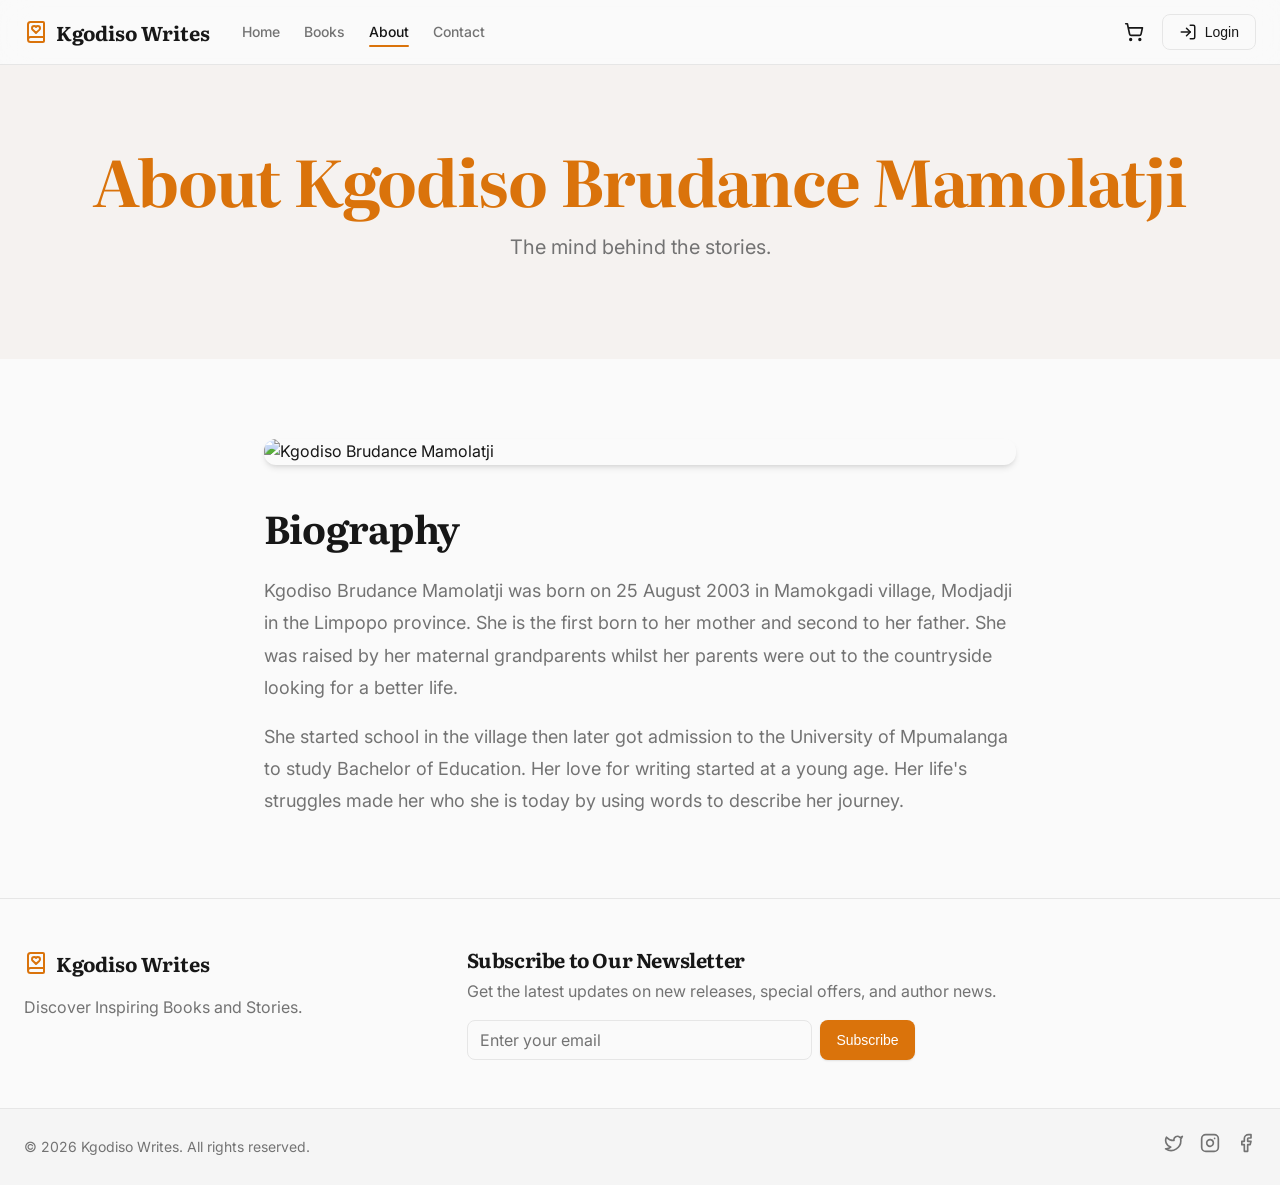
==== about.html @ bbb45c0f "Add files via upload" ====
<!DOCTYPE html>
<html lang="en">
<head>
  <meta charset="UTF-8">
  <meta name="viewport" content="width=device-width, initial-scale=1.0">
  <title>About - Kgodiso Writes</title>
  <meta name="description" content="About Kgodiso Brudance Mamolatji. The mind behind the stories.">
  <link rel="preconnect" href="https://fonts.googleapis.com">
  <link rel="preconnect" href="https://fonts.gstatic.com" crossorigin>
  <link href="https://fonts.googleapis.com/css2?family=Inter:wght@400;500;600&family=Literata:ital,opsz,wght@0,7..72,200..900;1,7..72,200..900&display=swap" rel="stylesheet">
  <link rel="stylesheet" href="index.css">
</head>
<body>
  <div class="app-layout">
    <header class="header">
      <div class="container header-container">
        <!-- Logo -->
        <a href="index.html" class="logo-link">
          <svg xmlns="http://www.w3.org/2000/svg" width="24" height="24" viewBox="0 0 24 24" fill="none" stroke="currentColor" stroke-width="2" stroke-linecap="round" stroke-linejoin="round" class="logo-icon">
            <path d="M16 8.2A2.22 2.22 0 0 0 13.8 6c-.8 0-1.4.3-1.8.9-.4-.6-1-.9-1.8-.9A2.22 2.22 0 0 0 8 8.2c0 .6.3 1.2.7 1.6A226.652 226.652 0 0 0 12 13a404 404 0 0 0 3.3-3.1 2.413 2.413 0 0 0 .7-1.7"></path>
            <path d="M4 19.5v-15A2.5 2.5 0 0 1 6.5 2H19a1 1 0 0 1 1 1v18a1 1 0 0 1-1 1H6.5a1 1 0 0 1 0-5H20"></path>
          </svg>
          <span class="logo-text">Kgodiso Writes</span>
        </a>

        <!-- Desktop Nav -->
        <nav class="desktop-nav">
          <a href="index.html" class="nav-link">Home</a>
          <a href="books.html" class="nav-link">Books</a>
          <a href="about.html" class="nav-link active">About</a>
          <a href="contact.html" class="nav-link">Contact</a>
        </nav>

        <!-- Right Side Nav -->
        <div class="nav-actions">
          <button class="mobile-menu-btn" aria-label="Toggle Menu">
            <svg xmlns="http://www.w3.org/2000/svg" width="24" height="24" viewBox="0 0 24 24" fill="none" stroke="currentColor" stroke-width="2" stroke-linecap="round" stroke-linejoin="round">
              <line x1="4" x2="20" y1="12" y2="12"></line>
              <line x1="4" x2="20" y1="6" y2="6"></line>
              <line x1="4" x2="20" y1="18" y2="18"></line>
            </svg>
          </button>
          <div class="action-buttons">
            <a href="#" class="icon-btn cart-btn" aria-label="Shopping Cart">
              <svg xmlns="http://www.w3.org/2000/svg" width="20" height="20" viewBox="0 0 24 24" fill="none" stroke="currentColor" stroke-width="2" stroke-linecap="round" stroke-linejoin="round">
                <circle cx="8" cy="21" r="1"></circle>
                <circle cx="19" cy="21" r="1"></circle>
                <path d="M2.05 2.05h2l2.66 12.42a2 2 0 0 0 2 1.58h9.78a2 2 0 0 0 1.95-1.57l1.65-7.43H5.12"></path>
              </svg>
              <span class="cart-badge">0</span>
            </a>
            <button class="btn btn-outline login-btn">
              <svg xmlns="http://www.w3.org/2000/svg" width="18" height="18" viewBox="0 0 24 24" fill="none" stroke="currentColor" stroke-width="2" stroke-linecap="round" stroke-linejoin="round">
                <path d="M15 3h4a2 2 0 0 1 2 2v14a2 2 0 0 1-2 2h-4"></path>
                <polyline points="10 17 15 12 10 7"></polyline>
                <line x1="15" x2="3" y1="12" y2="12"></line>
              </svg>
              <span>Login</span>
            </button>
          </div>
        </div>
      </div>
    </header>

    <main class="main-content">
      <section class="page-header" style="padding: 5rem 0; background: var(--accent); text-align: center;">
        <div class="container reveal-up">
          <h1 class="hero-title">About Kgodiso Brudance Mamolatji</h1>
          <p class="hero-subtitle" style="margin: 1rem auto;">The mind behind the stories.</p>
        </div>
      </section>

      <section class="page-content" style="padding: 5rem 0;">
        <div class="container" style="max-width: 800px;">
          <div class="reveal-up" style="display: flex; flex-direction: column; gap: 2.5rem;">
            <img src="https://i.imgur.com/1WnVZX0.jpeg" alt="Kgodiso Brudance Mamolatji" style="width: 100%; max-height: 500px; object-fit: cover; border-radius: var(--radius); box-shadow: var(--shadow-md);">
            <div>
              <h2 class="section-title" style="margin-bottom: 1.5rem; text-align: left;">Biography</h2>
              <p style="color: var(--muted-foreground); font-size: 1.125rem; line-height: 1.8;">
                Kgodiso Brudance Mamolatji was born on 25 August 2003 in Mamokgadi village, Modjadji in the Limpopo province. She is the first born to her mother and second to her father. She was raised by her maternal grandparents whilst her parents were out to the countryside looking for a better life. 
              </p>
              <p style="color: var(--muted-foreground); font-size: 1.125rem; line-height: 1.8; margin-top: 1rem;">
                She started school in the village then later got admission to the University of Mpumalanga to study Bachelor of Education. Her love for writing started at a young age. Her life's struggles made her who she is today by using words to describe her journey.
              </p>
            </div>
          </div>
        </div>
      </section>
    </main>

    <footer class="footer">
      <div class="container">
        <div class="footer-grid">
          <div class="footer-brand">
            <a href="index.html" class="logo-link">
              <svg xmlns="http://www.w3.org/2000/svg" width="24" height="24" viewBox="0 0 24 24" fill="none" stroke="currentColor" stroke-width="2" stroke-linecap="round" stroke-linejoin="round" class="logo-icon">
                <path d="M16 8.2A2.22 2.22 0 0 0 13.8 6c-.8 0-1.4.3-1.8.9-.4-.6-1-.9-1.8-.9A2.22 2.22 0 0 0 8 8.2c0 .6.3 1.2.7 1.6A226.652 226.652 0 0 0 12 13a404 404 0 0 0 3.3-3.1 2.413 2.413 0 0 0 .7-1.7"></path>
                <path d="M4 19.5v-15A2.5 2.5 0 0 1 6.5 2H19a1 1 0 0 1 1 1v18a1 1 0 0 1-1 1H6.5a1 1 0 0 1 0-5H20"></path>
              </svg>
              <span class="logo-text">Kgodiso Writes</span>
            </a>
            <p class="footer-desc">Discover Inspiring Books and Stories.</p>
          </div>
          
          <div class="footer-newsletter">
            <h3 class="newsletter-title">Subscribe to Our Newsletter</h3>
            <p class="newsletter-desc">Get the latest updates on new releases, special offers, and author news.</p>
            <form class="newsletter-form" id="newsletterForm">
              <input type="email" placeholder="Enter your email" required class="input-field" aria-label="Email Address">
              <button type="submit" class="btn btn-primary">Subscribe</button>
            </form>
          </div>
        </div>
      </div>
      
      <div class="footer-bottom">
        <div class="container footer-bottom-container">
          <p class="copyright">&copy; 2026 Kgodiso Writes. All rights reserved.</p>
          <div class="social-links">
            <a href="https://twitter.com" target="_blank" aria-label="Twitter">
              <svg xmlns="http://www.w3.org/2000/svg" width="20" height="20" viewBox="0 0 24 24" fill="none" stroke="currentColor" stroke-width="2" stroke-linecap="round" stroke-linejoin="round"><path d="M22 4s-.7 2.1-2 3.4c1.6 10-9.4 17.3-18 11.6 2.2.1 4.4-.6 6-2C3 15.5.5 9.6 3 5c2.2 2.6 5.6 4.1 9 4-.9-4.2 4-6.6 7-3.8 1.1 0 3-1.2 3-1.2z"></path></svg>
            </a>
            <a href="https://instagram.com" target="_blank" aria-label="Instagram">
              <svg xmlns="http://www.w3.org/2000/svg" width="20" height="20" viewBox="0 0 24 24" fill="none" stroke="currentColor" stroke-width="2" stroke-linecap="round" stroke-linejoin="round"><rect width="20" height="20" x="2" y="2" rx="5" ry="5"></rect><path d="M16 11.37A4 4 0 1 1 12.63 8 4 4 0 0 1 16 11.37z"></path><line x1="17.5" x2="17.51" y1="6.5" y2="6.5"></line></svg>
            </a>
            <a href="https://facebook.com" target="_blank" aria-label="Facebook">
              <svg xmlns="http://www.w3.org/2000/svg" width="20" height="20" viewBox="0 0 24 24" fill="none" stroke="currentColor" stroke-width="2" stroke-linecap="round" stroke-linejoin="round"><path d="M18 2h-3a5 5 0 0 0-5 5v3H7v4h3v8h4v-8h3l1-4h-4V7a1 1 0 0 1 1-1h3z"></path></svg>
            </a>
          </div>
        </div>
      </div>
    </footer>
  </div>
  <script src="script.js"></script>
</body>
</html>
---- index.css ----
/* CSS Reset and Variables */
:root {
  /* Elegant Color Palette */
  --hue: 30;
  --primary: hsl(var(--hue), 90%, 45%);        /* Deep rich orange/gold */
  --primary-hover: hsl(var(--hue), 90%, 35%);
  --primary-foreground: #ffffff;
  
  --background: hsl(0, 0%, 98%);
  --foreground: hsl(0, 0%, 9%);
  
  --card: #ffffff;
  --card-foreground: hsl(0, 0%, 9%);
  
  --muted: hsl(0, 0%, 96%);
  --muted-foreground: hsl(0, 0%, 45%);
  
  --accent: hsl(var(--hue), 20%, 95%);
  --accent-foreground: hsl(var(--hue), 90%, 25%);
  
  --border: hsl(0, 0%, 90%);
  --ring: hsla(var(--hue), 90%, 45%, 0.3);

  --radius: 12px;
  
  --font-body: 'Inter', system-ui, -apple-system, sans-serif;
  --font-headline: 'Literata', serif;
  
  /* Layout */
  --header-height: 4rem;
  --container-max: 1280px;
  
  /* Shadow & Glow */
  --shadow-sm: 0 1px 2px 0 rgb(0 0 0 / 0.05);
  --shadow-md: 0 4px 6px -1px rgb(0 0 0 / 0.1), 0 2px 4px -2px rgb(0 0 0 / 0.1);
  --shadow-lg: 0 10px 15px -3px rgb(0 0 0 / 0.1), 0 4px 6px -4px rgb(0 0 0 / 0.1);
  --glow: 0 0 20px hsla(var(--hue), 90%, 45%, 0.4);
}

@media (prefers-color-scheme: dark) {
  :root {
    --background: hsl(0, 0%, 4%);
    --foreground: hsl(0, 0%, 98%);
    
    --card: hsl(0, 0%, 6%);
    --card-foreground: hsl(0, 0%, 98%);
    
    --muted: hsl(0, 0%, 12%);
    --muted-foreground: hsl(0, 0%, 65%);
    
    --accent: hsl(var(--hue), 30%, 15%);
    --accent-foreground: hsl(var(--hue), 90%, 65%);
    
    --border: hsl(0, 0%, 15%);
    
    --shadow-sm: 0 1px 2px 0 rgb(0 0 0 / 0.3);
    --shadow-md: 0 4px 6px -1px rgb(0 0 0 / 0.5), 0 2px 4px -2px rgb(0 0 0 / 0.5);
    --shadow-lg: 0 10px 15px -3px rgb(0 0 0 / 0.5), 0 4px 6px -4px rgb(0 0 0 / 0.5);
  }
}

*, *::before, *::after {
  box-sizing: border-box;
  margin: 0;
  padding: 0;
}

body {
  font-family: var(--font-body);
  background-color: var(--background);
  color: var(--foreground);
  line-height: 1.6;
  -webkit-font-smoothing: antialiased;
  min-height: 100vh;
  display: flex;
  flex-direction: column;
}

h1, h2, h3, h4, .font-headline {
  font-family: var(--font-headline);
  font-weight: 700;
  line-height: 1.2;
  letter-spacing: -0.02em;
}

a {
  text-decoration: none;
  color: inherit;
  transition: all 0.2s ease;
}

img {
  max-width: 100%;
  display: block;
}

/* Layout Utilities */
.app-layout {
  display: flex;
  flex-direction: column;
  min-height: 100vh;
}

.main-content {
  flex: 1;
}

.container {
  width: 100%;
  max-width: var(--container-max);
  margin: 0 auto;
  padding: 0 1.5rem;
}

/* Base Buttons */
.btn {
  display: inline-flex;
  align-items: center;
  justify-content: center;
  gap: 0.5rem;
  padding: 0.5rem 1rem;
  font-size: 0.875rem;
  font-weight: 500;
  border-radius: calc(var(--radius) - 4px);
  border: none;
  cursor: pointer;
  transition: all 0.3s cubic-bezier(0.4, 0, 0.2, 1);
  white-space: nowrap;
}

.btn:focus-visible {
  outline: 2px solid var(--ring);
  outline-offset: 2px;
}

.btn-primary {
  background-color: var(--primary);
  color: var(--primary-foreground);
  box-shadow: 0 1px 2px rgb(0 0 0 / 0.1);
}

.btn-primary:hover {
  background-color: var(--primary-hover);
  box-shadow: var(--glow);
  transform: translateY(-1px);
}

.btn-outline {
  background-color: transparent;
  border: 1px solid var(--border);
  color: var(--foreground);
}

.btn-outline:hover {
  background-color: var(--accent);
  color: var(--accent-foreground);
  border-color: var(--accent);
}

.btn-ghost {
  background-color: transparent;
  color: var(--foreground);
}

.btn-ghost:hover {
  background-color: var(--accent);
  color: var(--accent-foreground);
}

.icon-btn {
  display: inline-flex;
  align-items: center;
  justify-content: center;
  width: 2.5rem;
  height: 2.5rem;
  border-radius: calc(var(--radius) - 4px);
  color: var(--foreground);
  transition: all 0.2s;
}

.icon-btn:hover {
  background-color: var(--accent);
  color: var(--accent-foreground);
}

.btn-icon, .link-icon {
  transition: transform 0.2s;
}

.btn:hover .btn-icon, .btn-link:hover .link-icon {
  transform: translateX(4px);
}

.btn-link {
  display: inline-flex;
  align-items: center;
  gap: 0.5rem;
  font-weight: 500;
  color: var(--primary);
  text-underline-offset: 4px;
}
.btn-link:hover {
  text-decoration: underline;
}

/* Header & Nav */
.header {
  position: sticky;
  top: 0;
  z-index: 50;
  width: 100%;
  border-bottom: 1px solid var(--border);
  background-color: hsla(var(--hue), 0%, 98%, 0.7);
  backdrop-filter: blur(16px);
  -webkit-backdrop-filter: blur(16px);
}

@media (prefers-color-scheme: dark) {
  .header {
    background-color: hsla(0, 0%, 4%, 0.7);
  }
}

.header-container {
  display: flex;
  height: var(--header-height);
  align-items: center;
  justify-content: space-between;
}

.logo-link {
  display: flex;
  align-items: center;
  gap: 0.5rem;
}

.logo-icon {
  color: var(--primary);
}

.logo-text {
  font-family: var(--font-headline);
  font-weight: 700;
  font-size: 1.25rem;
  display: none;
}

@media (min-width: 640px) {
  .logo-text { display: block; }
}

.desktop-nav {
  display: none;
  align-items: center;
  gap: 1.5rem;
  margin-left: 2rem;
  margin-right: auto;
}

@media (min-width: 768px) {
  .desktop-nav { display: flex; }
}

.nav-link {
  font-size: 0.875rem;
  font-weight: 500;
  color: var(--muted-foreground);
  position: relative;
}

.nav-link:hover {
  color: var(--foreground);
}

.nav-link.active {
  color: var(--foreground);
}

.nav-link.active::after {
  content: '';
  position: absolute;
  bottom: -4px;
  left: 0;
  width: 100%;
  height: 2px;
  background-color: var(--primary);
  border-radius: 2px;
}

.nav-actions {
  display: flex;
  align-items: center;
  gap: 0.5rem;
}

.mobile-menu-btn {
  display: flex;
  align-items: center;
  justify-content: center;
  background: transparent;
  border: none;
  color: var(--foreground);
  width: 2.5rem;
  height: 2.5rem;
  border-radius: calc(var(--radius) - 4px);
  cursor: pointer;
}

@media (min-width: 768px) {
  .mobile-menu-btn { display: none; }
}

.action-buttons {
  display: flex;
  align-items: center;
  gap: 0.5rem;
}

.cart-btn {
  position: relative;
}

.cart-badge {
  position: absolute;
  top: 0;
  right: 0;
  background: var(--primary);
  color: var(--primary-foreground);
  font-size: 0.65rem;
  font-weight: 600;
  width: 16px;
  height: 16px;
  border-radius: 50%;
  display: flex;
  align-items: center;
  justify-content: center;
}

/* Sections */
.hero-section {
  position: relative;
  overflow: hidden;
  padding: 5rem 0;
  background: linear-gradient(135deg, var(--accent) 0%, var(--background) 100%);
}

@media (min-width: 768px) {
  .hero-section { padding: 8rem 0; }
}

.hero-bg-gradient {
  position: absolute;
  top: -20%;
  left: -10%;
  width: 50%;
  height: 80%;
  background: radial-gradient(circle, hsla(var(--hue), 90%, 50%, 0.08) 0%, transparent 70%);
  pointer-events: none;
  z-index: 0;
}

.hero-container {
  position: relative;
  z-index: 1;
  display: grid;
  grid-template-columns: 1fr;
  gap: 3rem;
  align-items: center;
}

@media (min-width: 768px) {
  .hero-container {
    grid-template-columns: 1fr 1fr;
    gap: 4rem;
  }
}

.hero-content {
  display: flex;
  flex-direction: column;
  align-items: flex-start;
  gap: 1.5rem;
}

.hero-title {
  color: var(--primary);
  font-size: clamp(2.5rem, 5vw, 4.5rem);
  line-height: 1.1;
  text-wrap: balance;
}

.hero-subtitle {
  font-size: clamp(1.125rem, 2vw, 1.25rem);
  color: var(--muted-foreground);
  max-width: 36rem;
}

.hero-btn {
  padding: 0.75rem 2rem;
  font-size: 1rem;
}

.hero-visual {
  display: flex;
  justify-content: center;
  align-items: center;
  position: relative;
}

.glass-orb {
  position: absolute;
  width: 240px;
  height: 240px;
  background: linear-gradient(135deg, hsla(var(--hue), 90%, 50%, 0.2), hsla(var(--hue), 90%, 50%, 0.05));
  border-radius: 50%;
  filter: blur(20px);
  z-index: 0;
  animation: float 6s ease-in-out infinite alternate;
}

.hero-icon {
  width: 12rem;
  height: 12rem;
  color: var(--primary);
  opacity: 0.15;
  z-index: 1;
}

@media (min-width: 768px) {
  .hero-icon {
    width: 16rem;
    height: 16rem;
  }
  .glass-orb { width: 320px; height: 320px; }
}

/* Animations */
@keyframes float {
  0% { transform: translateY(0px) scale(1); }
  100% { transform: translateY(-20px) scale(1.05); }
}

.reveal-up {
  opacity: 0;
  transform: translateY(30px);
  transition: all 0.8s cubic-bezier(0.5, 0, 0, 1);
}

.reveal-right {
  opacity: 0;
  transform: translateX(-30px);
  transition: all 0.8s cubic-bezier(0.5, 0, 0, 1);
}

.reveal-up.active, .reveal-right.active {
  opacity: 1;
  transform: translateY(0) translateX(0);
}

/* Featured Books Section */
.featured-section {
  padding: 4rem 0;
}

@media (min-width: 768px) {
  .featured-section { padding: 6rem 0; }
}

.section-header {
  text-align: center;
  margin-bottom: 3rem;
  display: flex;
  flex-direction: column;
  align-items: center;
}

.section-title {
  font-size: clamp(2rem, 3vw, 3rem);
  margin-bottom: 1rem;
}

.section-subtitle {
  color: var(--muted-foreground);
  font-size: 1.125rem;
  max-width: 42rem;
}

.books-grid {
  display: grid;
  grid-template-columns: 1fr;
  gap: 1.5rem;
}

@media (min-width: 640px) {
  .books-grid { grid-template-columns: repeat(2, 1fr); }
}

@media (min-width: 1024px) {
  .books-grid { grid-template-columns: repeat(3, 1fr); gap: 2rem; }
}

@media (min-width: 1280px) {
  /* Only 3 books in original design, so 3 columns max is good, or 4 if there are 4 */
  .books-grid { grid-template-columns: repeat(3, 1fr); }
}

.book-card {
  background-color: var(--card);
  border: 1px solid var(--border);
  border-radius: var(--radius);
  overflow: hidden;
  display: flex;
  flex-direction: column;
  transition: all 0.3s ease;
  box-shadow: var(--shadow-sm);
}

.book-card:hover {
  transform: translateY(-8px);
  box-shadow: var(--shadow-lg);
  border-color: var(--primary);
}

.book-cover-container {
  position: relative;
  width: 100%;
  height: 280px;
  overflow: hidden;
  background: var(--muted);
}

.book-cover {
  width: 100%;
  height: 100%;
  object-fit: contain;
  transition: transform 0.5s ease;
}

.book-card:hover .book-cover {
  transform: scale(1.05);
}

.book-overlay {
  position: absolute;
  inset: 0;
  background: linear-gradient(to top, rgba(0,0,0,0.5) 0%, transparent 40%);
  opacity: 0;
  transition: opacity 0.3s;
}
.book-card:hover .book-overlay {
  opacity: 1;
}

.book-badge {
  position: absolute;
  top: 1rem;
  right: 1rem;
  background: var(--background);
  color: var(--primary);
  font-size: 0.75rem;
  font-weight: 600;
  padding: 0.25rem 0.75rem;
  border-radius: 999px;
  box-shadow: var(--shadow-sm);
  z-index: 10;
}

.book-info {
  padding: 1.5rem;
  flex: 1;
  display: flex;
  flex-direction: column;
  gap: 0.75rem;
}

.book-title {
  font-size: 1.25rem;
}

.book-desc {
  color: var(--muted-foreground);
  font-size: 0.875rem;
  display: -webkit-box;
  -webkit-line-clamp: 3;
  line-clamp: 3;
  -webkit-box-orient: vertical;
  overflow: hidden;
  text-overflow: ellipsis;
  flex: 1;
}

.book-footer {
  padding: 0 1.5rem 1.5rem;
  display: flex;
  align-items: center;
  justify-content: space-between;
}

.book-price {
  background: var(--accent);
  color: var(--accent-foreground);
  padding: 0.25rem 0.75rem;
  border-radius: 999px;
  font-weight: 600;
  font-size: 1.125rem;
}

/* About Author */
.about-section {
  padding: 4rem 0;
  background-color: var(--accent);
}

@media (min-width: 768px) {
  .about-section { padding: 6rem 0; }
}

.about-grid {
  display: grid;
  grid-template-columns: 1fr;
  gap: 3rem;
  align-items: center;
}

@media (min-width: 768px) {
  .about-grid {
    grid-template-columns: 1fr 1fr;
    gap: 4rem;
  }
}

.about-image-wrapper {
  position: relative;
  width: 100%;
  aspect-ratio: 1;
  border-radius: var(--radius);
  overflow: hidden;
  box-shadow: var(--shadow-lg);
}

@media (min-width: 768px) {
  .about-image-wrapper {
    height: 480px;
    aspect-ratio: auto;
  }
}

.about-image {
  width: 100%;
  height: 100%;
  object-fit: contain;
}

.about-image-decor {
  position: absolute;
  inset: 0;
  box-shadow: inset 0 0 0 1px hsla(0,0%,100%,0.1);
  border-radius: var(--radius);
  pointer-events: none;
}

.about-content {
  display: flex;
  flex-direction: column;
  gap: 1.25rem;
  align-items: flex-start;
}

.about-text {
  color: var(--muted-foreground);
  font-size: 1.125rem;
}

/* Footer */
.footer {
  border-top: 1px solid var(--border);
  background-color: var(--background);
}

.footer-grid {
  display: grid;
  grid-template-columns: 1fr;
  gap: 3rem;
  padding: 3rem 0;
}

@media (min-width: 768px) {
  .footer-grid {
    grid-template-columns: 1fr 2fr;
  }
}

.footer-brand {
  display: flex;
  flex-direction: column;
  gap: 1rem;
}

.footer-desc {
  color: var(--muted-foreground);
}

.newsletter-title {
  font-size: 1.25rem;
  font-family: var(--font-headline);
  margin-bottom: 0.5rem;
}

.newsletter-desc {
  color: var(--muted-foreground);
  margin-bottom: 1rem;
}

.newsletter-form {
  display: flex;
  flex-direction: column;
  max-width: 28rem;
  gap: 0.5rem;
}

@media (min-width: 480px) {
  .newsletter-form {
    flex-direction: row;
  }
}

.input-field {
  flex: 1;
  height: 2.5rem;
  border-radius: calc(var(--radius) - 4px);
  border: 1px solid var(--border);
  background: var(--background);
  padding: 0 0.75rem;
  font-size: 1rem;
  font-family: inherit;
  color: var(--foreground);
  transition: border-color 0.2s, box-shadow 0.2s;
}

.input-field::placeholder {
  color: var(--muted-foreground);
}

.input-field:focus {
  outline: none;
  border-color: var(--primary);
  box-shadow: 0 0 0 2px var(--ring);
}

.footer-bottom {
  border-top: 1px solid var(--border);
  background-color: var(--muted);
}

.footer-bottom-container {
  display: flex;
  flex-direction: column;
  align-items: center;
  justify-content: space-between;
  gap: 1rem;
  padding: 1.5rem;
}

@media (min-width: 768px) {
  .footer-bottom-container {
    flex-direction: row;
  }
}

.copyright {
  font-size: 0.875rem;
  color: var(--muted-foreground);
}

.social-links {
  display: flex;
  align-items: center;
  gap: 1rem;
}

.social-links a {
  color: var(--muted-foreground);
  transition: transform 0.2s, color 0.2s;
}

.social-links a:hover {
  color: var(--foreground);
  transform: translateY(-2px);
}

/* E-commerce Styles */
.form-group {
  margin-bottom: 1.5rem;
}

.form-label {
  display: block;
  margin-bottom: 0.5rem;
  font-weight: 500;
  color: var(--foreground);
}

.form-control {
  width: 100%;
  height: 2.75rem;
  padding: 0 0.75rem;
  border-radius: calc(var(--radius) - 4px);
  border: 1px solid var(--border);
  background-color: var(--background);
  color: var(--foreground);
  font-family: inherit;
  transition: all 0.2s;
}

.form-control:focus {
  outline: none;
  border-color: var(--primary);
  box-shadow: 0 0 0 2px var(--ring);
}

.cart-item {
  display: flex;
  align-items: center;
  gap: 1.5rem;
  padding: 1.5rem 0;
  border-bottom: 1px solid var(--border);
}

.cart-item:last-child {
  border-bottom: none;
}

.cart-item-image {
  width: 80px;
  height: 100px;
  object-fit: contain;
  border-radius: calc(var(--radius) / 2);
}

.cart-item-details {
  flex: 1;
}

.cart-item-title {
  font-size: 1.125rem;
  font-weight: 600;
  margin-bottom: 0.5rem;
}

.cart-item-price {
  color: var(--muted-foreground);
}

.cart-item-actions {
  display: flex;
  align-items: center;
  gap: 1rem;
}

.qty-btn {
  width: 2rem;
  height: 2rem;
  border-radius: 50%;
  border: 1px solid var(--border);
  background: var(--background);
  color: var(--foreground);
  cursor: pointer;
  display: flex;
  align-items: center;
  justify-content: center;
  transition: background 0.2s;
}

.qty-btn:hover {
  background: var(--accent);
}

.summary-card {
  background: var(--card);
  border: 1px solid var(--border);
  border-radius: var(--radius);
  padding: 2rem;
  box-shadow: var(--shadow-sm);
}

.summary-row {
  display: flex;
  justify-content: space-between;
  margin-bottom: 1rem;
  color: var(--muted-foreground);
}

.summary-total {
  display: flex;
  justify-content: space-between;
  margin-top: 1.5rem;
  padding-top: 1.5rem;
  border-top: 1px solid var(--border);
  font-weight: 700;
  font-size: 1.25rem;
  color: var(--foreground);
}

.payment-modal {
  position: fixed;
  inset: 0;
  background: rgba(0,0,0,0.5);
  display: flex;
  align-items: center;
  justify-content: center;
  z-index: 100;
  opacity: 0;
  pointer-events: none;
  transition: opacity 0.3s;
}

.payment-modal.open {
  opacity: 1;
  pointer-events: auto;
}

.modal-content {
  background: var(--card);
  padding: 3rem;
  border-radius: var(--radius);
  text-align: center;
  max-width: 400px;
  width: 90%;
  box-shadow: var(--shadow-lg);
  transform: scale(0.9);
  transition: transform 0.3s;
}

.payment-modal.open .modal-content {
  transform: scale(1);
}

.success-icon {
  color: hsl(142.1 76.2% 36.3%);
  width: 4rem;
  height: 4rem;
  margin: 0 auto 1.5rem;
}
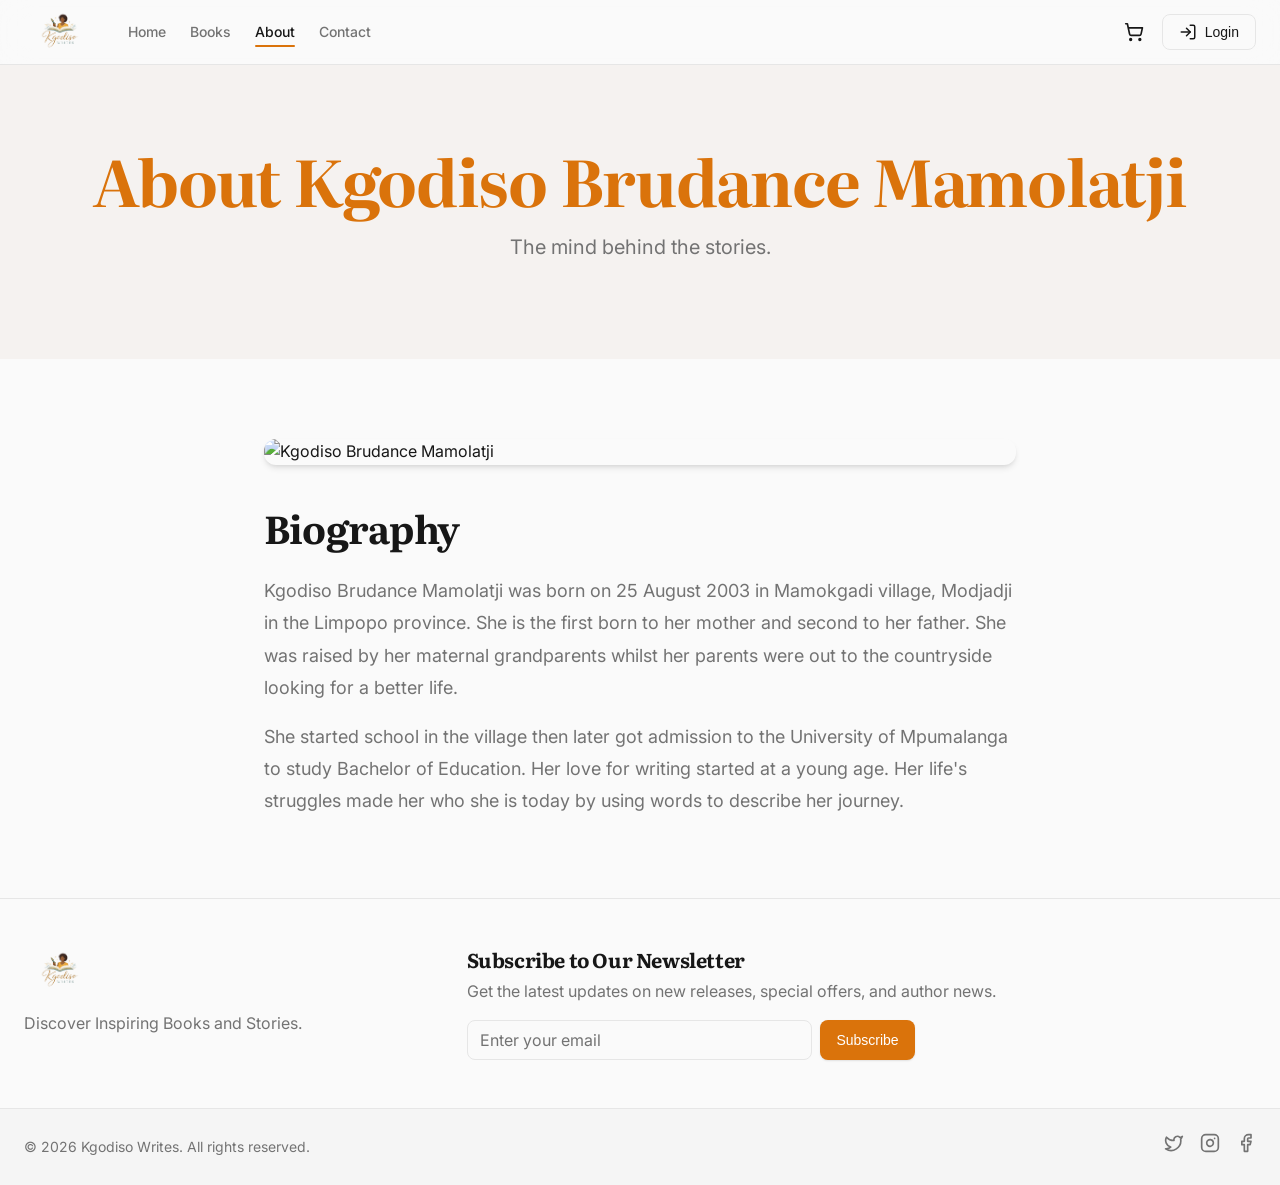
==== commit 4c74fa96: "Fix PayFast payment gateway fields and order total calculation" ====
--- a/about.html
+++ b/about.html
@@ -15,13 +15,7 @@
     <header class="header">
       <div class="container header-container">
         <!-- Logo -->
-        <a href="index.html" class="logo-link">
-          <svg xmlns="http://www.w3.org/2000/svg" width="24" height="24" viewBox="0 0 24 24" fill="none" stroke="currentColor" stroke-width="2" stroke-linecap="round" stroke-linejoin="round" class="logo-icon">
-            <path d="M16 8.2A2.22 2.22 0 0 0 13.8 6c-.8 0-1.4.3-1.8.9-.4-.6-1-.9-1.8-.9A2.22 2.22 0 0 0 8 8.2c0 .6.3 1.2.7 1.6A226.652 226.652 0 0 0 12 13a404 404 0 0 0 3.3-3.1 2.413 2.413 0 0 0 .7-1.7"></path>
-            <path d="M4 19.5v-15A2.5 2.5 0 0 1 6.5 2H19a1 1 0 0 1 1 1v18a1 1 0 0 1-1 1H6.5a1 1 0 0 1 0-5H20"></path>
-          </svg>
-          <span class="logo-text">Kgodiso Writes</span>
-        </a>
+        <div class="logo-link"><img src="logo.png" class="logo-image" alt="Kgodiso Writes logo"></div>
 
         <!-- Desktop Nav -->
         <nav class="desktop-nav">
@@ -92,13 +86,7 @@
       <div class="container">
         <div class="footer-grid">
           <div class="footer-brand">
-            <a href="index.html" class="logo-link">
-              <svg xmlns="http://www.w3.org/2000/svg" width="24" height="24" viewBox="0 0 24 24" fill="none" stroke="currentColor" stroke-width="2" stroke-linecap="round" stroke-linejoin="round" class="logo-icon">
-                <path d="M16 8.2A2.22 2.22 0 0 0 13.8 6c-.8 0-1.4.3-1.8.9-.4-.6-1-.9-1.8-.9A2.22 2.22 0 0 0 8 8.2c0 .6.3 1.2.7 1.6A226.652 226.652 0 0 0 12 13a404 404 0 0 0 3.3-3.1 2.413 2.413 0 0 0 .7-1.7"></path>
-                <path d="M4 19.5v-15A2.5 2.5 0 0 1 6.5 2H19a1 1 0 0 1 1 1v18a1 1 0 0 1-1 1H6.5a1 1 0 0 1 0-5H20"></path>
-              </svg>
-              <span class="logo-text">Kgodiso Writes</span>
-            </a>
+            <a href="index.html" class="logo-link"><img src="logo.png" class="logo-image" alt="Kgodiso Writes logo"></a>
             <p class="footer-desc">Discover Inspiring Books and Stories.</p>
           </div>
           
@@ -133,4 +121,4 @@
   </div>
   <script src="script.js"></script>
 </body>
-</html>+</html>
--- a/index.css
+++ b/index.css
@@ -234,6 +234,17 @@
   gap: 0.5rem;
 }
 
+.logo-image {
+  display: block;
+  max-height: 48px;
+  width: auto;
+}
+
+.header .logo-link {
+  pointer-events: none;
+  cursor: default;
+}
+
 .logo-icon {
   color: var(--primary);
 }
@@ -405,6 +416,15 @@
   justify-content: center;
   align-items: center;
   position: relative;
+}
+
+.hero-logo {
+  position: relative;
+  width: 480px;
+  height: auto;
+  opacity: 0.95;
+  z-index: 1;
+  pointer-events: none;
 }
 
 .glass-orb {
